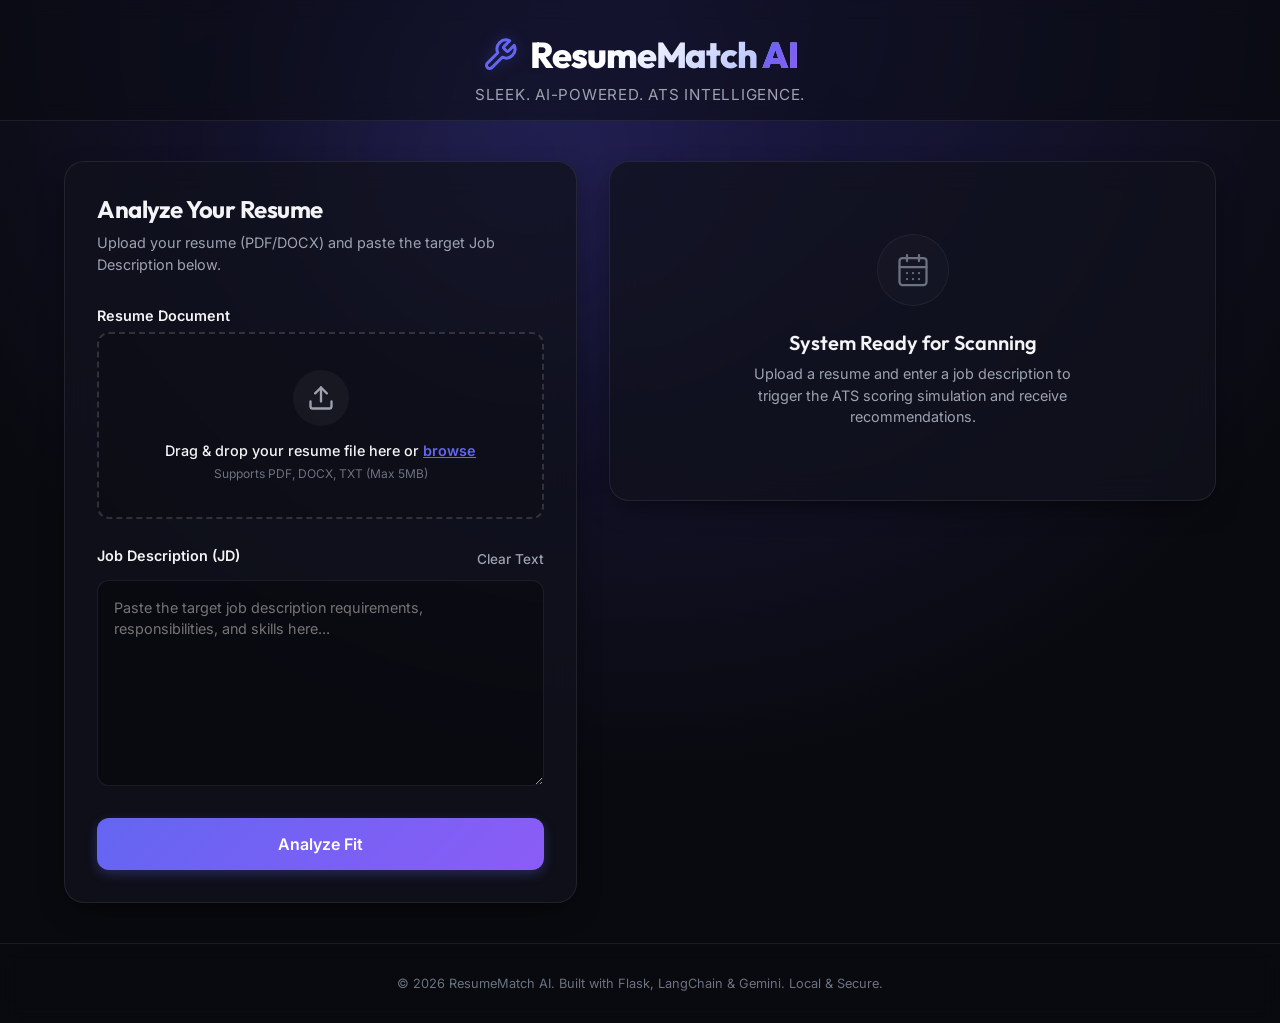
==== static/index.html @ a5c8b831 "Initial commit: Resume ATS Score Checker web app" ====
<!DOCTYPE html>
<html lang="en">
<head>
    <meta charset="UTF-8">
    <meta name="viewport" content="width=device-width, initial-scale=1.0">
    <meta name="description" content="Resume Match AI is a premium ATS score simulator and keyword optimizer. Scan your resume against any job description using Gemini AI.">
    <title>Resume Match AI - Premium ATS Analyzer & Score Simulator</title>
    <!-- Google Fonts: Outfit for titles and Inter for body text -->
    <link rel="preconnect" href="https://fonts.googleapis.com">
    <link rel="preconnect" href="https://fonts.gstatic.com" crossorigin>
    <link href="https://fonts.googleapis.com/css2?family=Inter:wght@300;400;500;600;700&family=Outfit:wght@400;500;600;700;800&display=swap" rel="stylesheet">
    <link rel="stylesheet" href="style.css">
    <link rel="shortcut icon" href="data:image/svg+xml,%3Csvg xmlns='http://www.w3.org/2000/svg' viewBox='0 0 24 24' fill='%236366f1'%3E%3Cpath d='M19 3H5c-1.1 0-2 .9-2 2v14c0 1.1.9 2 2 2h14c1.1 0 2-.9 2-2V5c0-1.1-.9-2-2-2zm-5 14H7v-2h7v2zm3-4H7v-2h10v2zm0-4H7V7h10v2z'/%3E%3C/svg%3E">
</head>
<body>
    <div class="app-background"></div>
    
    <header class="app-header">
        <div class="header-container">
            <div class="logo-area">
                <svg class="logo-icon" xmlns="http://www.w3.org/2000/svg" viewBox="0 0 24 24" fill="none" stroke="currentColor" stroke-width="2" stroke-linecap="round" stroke-linejoin="round">
                    <path d="M14.7 6.3a1 1 0 0 0 0 1.4l1.6 1.6a1 1 0 0 0 1.4 0l3.77-3.77a6 6 0 0 1-7.94 7.94l-6.91 6.91a2.12 2.12 0 0 1-3-3l6.91-6.91a6 6 0 0 1 7.94-7.94l-3.76 3.76z"></path>
                </svg>
                <h1>ResumeMatch <span>AI</span></h1>
            </div>
            <p class="tagline">Sleek. AI-Powered. ATS Intelligence.</p>
        </div>
    </header>

    <main class="app-container">
        <!-- Input section -->
        <section class="control-panel glass-card">
            <h2 class="panel-title">Analyze Your Resume</h2>
            <p class="panel-subtitle">Upload your resume (PDF/DOCX) and paste the target Job Description below.</p>
            
            <form id="ats-form" onsubmit="return false;">


                <!-- Resume File Upload Dropzone -->
                <div class="form-group">
                    <label class="field-label">Resume Document</label>
                    <div id="drop-zone" class="drop-zone">
                        <input type="file" id="resume-file" accept=".pdf,.docx,.txt" class="file-input">
                        <div class="drop-zone-content">
                            <div class="upload-icon-container">
                                <svg class="upload-icon" xmlns="http://www.w3.org/2000/svg" viewBox="0 0 24 24" fill="none" stroke="currentColor" stroke-width="2" stroke-linecap="round" stroke-linejoin="round">
                                    <path d="M21 15v4a2 2 0 0 1-2 2H5a2 2 0 0 1-2-2v-4"></path>
                                    <polyline points="17 8 12 3 7 8"></polyline>
                                    <line x1="12" y1="3" x2="12" y2="15"></line>
                                </svg>
                            </div>
                            <p class="upload-prompt">Drag & drop your resume file here or <span class="browse-link">browse</span></p>
                            <p class="upload-limits">Supports PDF, DOCX, TXT (Max 5MB)</p>
                        </div>
                        <div id="file-details" class="file-details hidden">
                            <svg class="doc-icon" xmlns="http://www.w3.org/2000/svg" viewBox="0 0 24 24" fill="none" stroke="currentColor" stroke-width="2" stroke-linecap="round" stroke-linejoin="round">
                                <path d="M14 2H6a2 2 0 0 0-2 2v16a2 2 0 0 0 2 2h12a2 2 0 0 0 2-2V8z"></path>
                                <polyline points="14 2 14 8 20 8"></polyline>
                                <line x1="16" y1="13" x2="8" y2="13"></line>
                                <line x1="16" y1="17" x2="8" y2="17"></line>
                                <polyline points="10 9 9 9 8 9"></polyline>
                            </svg>
                            <div class="file-info">
                                <span id="file-name" class="file-name">filename.pdf</span>
                                <span id="file-size" class="file-size">124 KB</span>
                            </div>
                            <button type="button" id="remove-file" class="remove-btn" aria-label="Remove uploaded file">
                                <svg xmlns="http://www.w3.org/2000/svg" width="18" height="18" viewBox="0 0 24 24" fill="none" stroke="currentColor" stroke-width="2" stroke-linecap="round" stroke-linejoin="round"><line x1="18" y1="6" x2="6" y2="18"/><line x1="6" y1="6" x2="18" y2="18"/></svg>
                            </button>
                        </div>
                    </div>
                </div>

                <!-- Job Description Input -->
                <div class="form-group">
                    <div class="label-header">
                        <label for="jd-text" class="field-label">Job Description (JD)</label>
                        <button type="button" id="clear-jd" class="btn-text-link">Clear Text</button>
                    </div>
                    <textarea id="jd-text" class="text-input" placeholder="Paste the target job description requirements, responsibilities, and skills here..." rows="8"></textarea>
                </div>

                <!-- Action Button -->
                <button type="button" id="analyze-btn" class="btn-primary">
                    <span class="btn-text">Analyze Fit</span>
                    <span class="btn-loader hidden">
                        <svg class="spinner" viewBox="0 0 50 50">
                            <circle class="path" cx="25" cy="25" r="20" fill="none" stroke-width="5"></circle>
                        </svg>
                        Analyzing...
                    </span>
                </button>
            </form>
        </section>

        <!-- Results section -->
        <section class="results-panel">
            <!-- Empty State -->
            <div id="results-empty" class="results-empty glass-card">
                <div class="empty-icon-container">
                    <svg class="empty-icon" xmlns="http://www.w3.org/2000/svg" viewBox="0 0 24 24" fill="none" stroke="currentColor" stroke-width="1.5" stroke-linecap="round" stroke-linejoin="round">
                        <rect x="3" y="4" width="18" height="18" rx="2" ry="2"></rect>
                        <line x1="16" y1="2" x2="16" y2="6"></line>
                        <line x1="8" y1="2" x2="8" y2="6"></line>
                        <line x1="3" y1="10" x2="21" y2="10"></line>
                        <path d="M8 14h.01"></path>
                        <path d="M12 14h.01"></path>
                        <path d="M16 14h.01"></path>
                        <path d="M8 18h.01"></path>
                        <path d="M12 18h.01"></path>
                        <path d="M16 18h.01"></path>
                    </svg>
                </div>
                <h3>System Ready for Scanning</h3>
                <p>Upload a resume and enter a job description to trigger the ATS scoring simulation and receive recommendations.</p>
            </div>

            <!-- Loading State -->
            <div id="results-loading" class="results-loading glass-card hidden">
                <div class="scanner-container">
                    <div class="scan-bar"></div>
                    <div class="scan-document">
                        <svg xmlns="http://www.w3.org/2000/svg" width="64" height="64" viewBox="0 0 24 24" fill="none" stroke="currentColor" stroke-width="1" stroke-linecap="round" stroke-linejoin="round">
                            <path d="M14 2H6a2 2 0 0 0-2 2v16a2 2 0 0 0 2 2h12a2 2 0 0 0 2-2V8z"></path>
                            <polyline points="14 2 14 8 20 8"></polyline>
                        </svg>
                    </div>
                </div>
                <h3 id="loader-title">Scanning Document</h3>
                <p id="loader-text">Extracting keywords and benchmarking against ATS criteria...</p>
            </div>

            <!-- Error State -->
            <div id="results-error" class="results-error glass-card hidden">
                <div class="error-icon-container">
                    <svg class="error-icon" xmlns="http://www.w3.org/2000/svg" viewBox="0 0 24 24" fill="none" stroke="currentColor" stroke-width="2" stroke-linecap="round" stroke-linejoin="round">
                        <circle cx="12" cy="12" r="10"></circle>
                        <line x1="12" y1="8" x2="12" y2="12"></line>
                        <line x1="12" y1="16" x2="12.01" y2="16"></line>
                    </svg>
                </div>
                <h3>Analysis Failed</h3>
                <p id="error-message">An error occurred while communicating with the AI model. Check your API key and network connection.</p>
                <button type="button" id="retry-btn" class="btn-secondary">Dismiss</button>
            </div>

            <!-- Analysis Output -->
            <div id="results-content" class="results-content hidden">
                <!-- Top Overview Block -->
                <div class="overview-grid">
                    <!-- Gauge Score -->
                    <div class="score-card glass-card">
                        <h3 class="card-title">Overall Match Score</h3>
                        <div class="score-container">
                            <svg class="gauge" viewBox="0 0 100 100">
                                <circle class="gauge-bg" cx="50" cy="50" r="40"></circle>
                                <circle id="gauge-fill" class="gauge-fill" cx="50" cy="50" r="40" stroke-dasharray="251.2" stroke-dashoffset="251.2"></circle>
                            </svg>
                            <div class="score-value">
                                <span id="match-pct">0</span><span class="percent-sign">%</span>
                            </div>
                        </div>
                        <p id="score-label" class="score-label">Calculating...</p>
                    </div>

                    <!-- Breakdown Factors -->
                    <div class="factors-card glass-card">
                        <h3 class="card-title">Simulated ATS Breakdown</h3>
                        <div id="factors-list" class="factors-list">
                            <!-- Populated dynamically -->
                        </div>
                    </div>
                </div>

                <!-- Keyword Matching Blocks -->
                <div class="keywords-grid">
                    <!-- Matching Skills -->
                    <div class="keywords-card glass-card success-card">
                        <div class="card-header">
                            <span class="icon-circle success-icon">
                                <svg xmlns="http://www.w3.org/2000/svg" width="18" height="18" viewBox="0 0 24 24" fill="none" stroke="currentColor" stroke-width="2.5" stroke-linecap="round" stroke-linejoin="round"><polyline points="20 6 9 17 4 12"/></svg>
                            </span>
                            <h3 class="card-title">Matching Skills</h3>
                        </div>
                        <p class="card-description">These keywords were found in both your resume and the job description.</p>
                        <div id="matching-pills" class="pills-container">
                            <!-- Populated dynamically -->
                        </div>
                    </div>

                    <!-- Missing Skills -->
                    <div class="keywords-card glass-card warning-card">
                        <div class="card-header">
                            <span class="icon-circle warning-icon">
                                <svg xmlns="http://www.w3.org/2000/svg" width="18" height="18" viewBox="0 0 24 24" fill="none" stroke="currentColor" stroke-width="2.5" stroke-linecap="round" stroke-linejoin="round"><line x1="12" y1="5" x2="12" y2="19"/><line x1="5" y1="12" x2="19" y2="12"/></svg>
                            </span>
                            <h3 class="card-title">Missing / Weak Skills</h3>
                        </div>
                        <p class="card-description">Important skills in the job description that might be missing or weak in your resume.</p>
                        <div id="missing-pills" class="pills-container">
                            <!-- Populated dynamically -->
                        </div>
                    </div>
                </div>

                <!-- Recommendation Summary -->
                <div class="summary-card glass-card">
                    <h3 class="card-title">AI Recommendation Summary</h3>
                    <p id="recommendation-summary-text" class="summary-text">
                        <!-- Populated dynamically -->
                    </p>
                </div>

                <!-- Actionable Suggestions -->
                <div class="suggestions-card glass-card">
                    <h3 class="card-title">Actionable Improvement Checklist</h3>
                    <p class="card-description">Implement these structural and semantic fixes to optimize your score.</p>
                    <ul id="suggestions-list" class="checklist">
                        <!-- Populated dynamically -->
                    </ul>
                </div>
            </div>
        </section>
    </main>

    <footer class="app-footer">
        <p>&copy; 2026 ResumeMatch AI. Built with Flask, LangChain & Gemini. Local & Secure.</p>
    </footer>

    <script src="js/main.js"></script>
</body>
</html>
---- static/style.css ----
/* Design Tokens & Theme Variables */
:root {
    --bg-dark: #090a0f;
    --bg-gradient: radial-gradient(circle at 50% 0%, #1e1b4b 0%, #090a0f 70%);
    --card-bg: rgba(17, 18, 28, 0.75);
    --card-border: rgba(255, 255, 255, 0.08);
    --card-border-hover: rgba(99, 102, 241, 0.25);
    
    --text-primary: #f3f4f6;
    --text-secondary: #9ca3af;
    --text-muted: #6b7280;
    
    --primary: #6366f1; /* Indigo */
    --primary-gradient: linear-gradient(135deg, #6366f1 0%, #8b5cf6 100%);
    --primary-glow: rgba(99, 102, 241, 0.3);
    --primary-hover: #4f46e5;
    
    --success: #10b981; /* Emerald */
    --success-bg: rgba(16, 185, 129, 0.08);
    --success-border: rgba(16, 185, 129, 0.2);
    
    --warning: #f59e0b; /* Amber */
    --warning-bg: rgba(245, 158, 11, 0.08);
    --warning-border: rgba(245, 158, 11, 0.2);
    
    --error: #f43f5e; /* Rose */
    --error-bg: rgba(244, 63, 94, 0.08);
    --error-border: rgba(244, 63, 94, 0.2);
    
    --font-sans: 'Inter', system-ui, -apple-system, sans-serif;
    --font-display: 'Outfit', system-ui, sans-serif;
    
    --transition-smooth: all 0.3s cubic-bezier(0.4, 0, 0.2, 1);
    --border-radius-sm: 8px;
    --border-radius-md: 12px;
    --border-radius-lg: 20px;
    --shadow-premium: 0 10px 30px -10px rgba(0, 0, 0, 0.7);
}

/* Reset & Base Styles */
* {
    box-sizing: border-box;
    margin: 0;
    padding: 0;
}

body {
    background-color: var(--bg-dark);
    color: var(--text-primary);
    font-family: var(--font-sans);
    min-height: 100vh;
    display: flex;
    flex-direction: column;
    overflow-x: hidden;
    position: relative;
}

/* Glowing background blobs */
.app-background {
    position: fixed;
    top: 0;
    left: 0;
    width: 100vw;
    height: 100vh;
    background: var(--bg-gradient);
    z-index: -2;
}

.app-background::before {
    content: '';
    position: absolute;
    top: -10%;
    left: 20%;
    width: 40vw;
    height: 40vw;
    background: radial-gradient(circle, rgba(99, 102, 241, 0.15) 0%, transparent 70%);
    z-index: -1;
    filter: blur(80px);
    pointer-events: none;
}

/* Header Styles */
.app-header {
    padding: 2rem 1.5rem 1rem 1.5rem;
    text-align: center;
    border-bottom: 1px solid var(--card-border);
    backdrop-filter: blur(10px);
    background-color: rgba(9, 10, 15, 0.5);
}

.header-container {
    max-width: 1200px;
    margin: 0 auto;
}

.logo-area {
    display: flex;
    align-items: center;
    justify-content: center;
    gap: 0.75rem;
    margin-bottom: 0.5rem;
}

.logo-icon {
    width: 2.25rem;
    height: 2.25rem;
    color: var(--primary);
    filter: drop-shadow(0 0 8px var(--primary-glow));
    animation: pulse 3s infinite ease-in-out;
}

.logo-area h1 {
    font-family: var(--font-display);
    font-weight: 800;
    font-size: 2.25rem;
    letter-spacing: -0.03em;
    background: linear-gradient(135deg, #ffffff 30%, #a5b4fc 100%);
    -webkit-background-clip: text;
    -webkit-text-fill-color: transparent;
}

.logo-area h1 span {
    background: var(--primary-gradient);
    -webkit-background-clip: text;
    -webkit-text-fill-color: transparent;
}

.tagline {
    font-size: 0.95rem;
    color: var(--text-secondary);
    font-weight: 400;
    letter-spacing: 0.05em;
    text-transform: uppercase;
}

/* Layout Grid */
.app-container {
    flex: 1;
    max-width: 1200px;
    width: 100%;
    margin: 0 auto;
    padding: 2.5rem 1.5rem;
    display: grid;
    grid-template-columns: 1.1fr 1.3fr;
    gap: 2rem;
    align-items: start;
}

@media (max-width: 900px) {
    .app-container {
        grid-template-columns: 1fr;
    }
}

/* Glassmorphism Card Style */
.glass-card {
    background: var(--card-bg);
    border: 1px solid var(--card-border);
    border-radius: var(--border-radius-lg);
    padding: 2rem;
    backdrop-filter: blur(16px);
    -webkit-backdrop-filter: blur(16px);
    box-shadow: var(--shadow-premium);
    transition: var(--transition-smooth);
}

.glass-card:hover {
    border-color: var(--card-border-hover);
    box-shadow: 0 15px 35px -10px rgba(99, 102, 241, 0.15);
}

/* Headings */
.panel-title {
    font-family: var(--font-display);
    font-size: 1.5rem;
    font-weight: 700;
    margin-bottom: 0.5rem;
    letter-spacing: -0.02em;
}

.panel-subtitle {
    color: var(--text-secondary);
    font-size: 0.9rem;
    margin-bottom: 2rem;
    line-height: 1.5;
}

/* Form Styles */
.form-group {
    margin-bottom: 1.75rem;
}

.field-label {
    display: block;
    font-size: 0.9rem;
    font-weight: 600;
    margin-bottom: 0.5rem;
    color: var(--text-primary);
}

.label-header {
    display: flex;
    justify-content: space-between;
    align-items: center;
    margin-bottom: 0.5rem;
}

/* API Key Section */
.api-key-container {
    background: rgba(255, 255, 255, 0.03);
    border-radius: var(--border-radius-md);
    padding: 0.75rem 1rem;
    margin-bottom: 1.5rem;
    border: 1px solid rgba(255, 255, 255, 0.05);
}

.btn-text-link {
    background: none;
    border: none;
    color: var(--text-secondary);
    font-family: var(--font-sans);
    font-size: 0.85rem;
    font-weight: 500;
    cursor: pointer;
    display: flex;
    align-items: center;
    gap: 0.5rem;
    padding: 0.25rem 0;
    transition: var(--transition-smooth);
}

.btn-text-link:hover {
    color: var(--primary);
}

.api-key-wrapper {
    margin-top: 1rem;
    padding-top: 1rem;
    border-top: 1px solid rgba(255, 255, 255, 0.05);
    transition: var(--transition-smooth);
}

.input-password-wrapper {
    position: relative;
    display: flex;
    align-items: center;
}

.input-password-wrapper input {
    width: 100%;
    padding: 0.75rem 2.5rem 0.75rem 1rem;
    background: rgba(0, 0, 0, 0.3);
    border: 1px solid var(--card-border);
    border-radius: var(--border-radius-sm);
    color: var(--text-primary);
    font-family: var(--font-sans);
    font-size: 0.85rem;
    outline: none;
    transition: var(--transition-smooth);
}

.input-password-wrapper input:focus {
    border-color: var(--primary);
    box-shadow: 0 0 0 2px var(--primary-glow);
}

.input-password-wrapper button {
    position: absolute;
    right: 0.75rem;
    background: none;
    border: none;
    color: var(--text-muted);
    cursor: pointer;
    display: flex;
    align-items: center;
    justify-content: center;
    transition: var(--transition-smooth);
}

.input-password-wrapper button:hover {
    color: var(--text-primary);
}

.field-hint {
    font-size: 0.75rem;
    color: var(--text-muted);
    margin-top: 0.4rem;
}

/* File Upload Drop Zone */
.drop-zone {
    border: 2px dashed rgba(255, 255, 255, 0.15);
    border-radius: var(--border-radius-md);
    padding: 2.25rem 1.5rem;
    text-align: center;
    cursor: pointer;
    position: relative;
    background: rgba(0, 0, 0, 0.15);
    transition: var(--transition-smooth);
}

.drop-zone:hover, .drop-zone.drag-over {
    border-color: var(--primary);
    background: rgba(99, 102, 241, 0.04);
}

.file-input {
    position: absolute;
    top: 0;
    left: 0;
    width: 100%;
    height: 100%;
    opacity: 0;
    cursor: pointer;
}

.upload-icon-container {
    width: 3.5rem;
    height: 3.5rem;
    background: rgba(255, 255, 255, 0.04);
    border-radius: 50%;
    display: flex;
    align-items: center;
    justify-content: center;
    margin: 0 auto 1rem auto;
    color: var(--text-secondary);
    transition: var(--transition-smooth);
}

.drop-zone:hover .upload-icon-container {
    color: var(--primary);
    background: rgba(99, 102, 241, 0.1);
    transform: translateY(-2px);
}

.upload-icon {
    width: 1.75rem;
    height: 1.75rem;
}

.upload-prompt {
    font-size: 0.9rem;
    font-weight: 500;
    margin-bottom: 0.4rem;
    color: var(--text-primary);
}

.browse-link {
    color: var(--primary);
    text-decoration: underline;
    font-weight: 600;
}

.upload-limits {
    font-size: 0.75rem;
    color: var(--text-muted);
}

/* File Details (Selected State) */
.file-details {
    display: flex;
    align-items: center;
    gap: 1rem;
    background: rgba(255, 255, 255, 0.03);
    border: 1px solid var(--card-border);
    padding: 0.75rem 1rem;
    border-radius: var(--border-radius-sm);
    text-align: left;
    position: relative;
    z-index: 10;
}

.doc-icon {
    width: 2rem;
    height: 2rem;
    color: var(--primary);
}

.file-info {
    display: flex;
    flex-direction: column;
    flex: 1;
    overflow: hidden;
}

.file-name {
    font-size: 0.85rem;
    font-weight: 600;
    color: var(--text-primary);
    white-space: nowrap;
    text-overflow: ellipsis;
    overflow: hidden;
}

.file-size {
    font-size: 0.75rem;
    color: var(--text-secondary);
}

.remove-btn {
    background: none;
    border: none;
    color: var(--text-muted);
    cursor: pointer;
    padding: 0.25rem;
    border-radius: 50%;
    display: flex;
    align-items: center;
    justify-content: center;
    transition: var(--transition-smooth);
}

.remove-btn:hover {
    color: var(--error);
    background: rgba(244, 63, 94, 0.1);
}

/* Textarea Input */
.text-input {
    width: 100%;
    background: rgba(0, 0, 0, 0.3);
    border: 1px solid var(--card-border);
    border-radius: var(--border-radius-md);
    color: var(--text-primary);
    font-family: var(--font-sans);
    font-size: 0.9rem;
    line-height: 1.5;
    padding: 1rem;
    outline: none;
    resize: vertical;
    transition: var(--transition-smooth);
}

.text-input:focus {
    border-color: var(--primary);
    box-shadow: 0 0 0 2px var(--primary-glow);
}

/* Primary Button */
.btn-primary {
    width: 100%;
    background: var(--primary-gradient);
    border: none;
    border-radius: var(--border-radius-md);
    color: white;
    font-family: var(--font-sans);
    font-size: 1rem;
    font-weight: 600;
    padding: 1rem;
    cursor: pointer;
    box-shadow: 0 4px 12px var(--primary-glow);
    display: flex;
    align-items: center;
    justify-content: center;
    gap: 0.5rem;
    transition: var(--transition-smooth);
}

.btn-primary:hover {
    transform: translateY(-1px);
    box-shadow: 0 6px 20px rgba(99, 102, 241, 0.4);
    filter: brightness(1.05);
}

.btn-primary:active {
    transform: translateY(1px);
}

.btn-primary:disabled {
    background: var(--text-muted);
    box-shadow: none;
    cursor: not-allowed;
    transform: none;
}

.btn-loader {
    display: flex;
    align-items: center;
    gap: 0.5rem;
}

/* Spinner */
.spinner {
    animation: rotate 2s linear infinite;
    width: 1.25rem;
    height: 1.25rem;
}

.spinner .path {
    stroke: currentColor;
    stroke-linecap: round;
    animation: dash 1.5s ease-in-out infinite;
}

/* Secondary Button */
.btn-secondary {
    background: rgba(255, 255, 255, 0.05);
    border: 1px solid var(--card-border);
    color: var(--text-primary);
    font-family: var(--font-sans);
    font-size: 0.85rem;
    font-weight: 600;
    padding: 0.6rem 1.2rem;
    border-radius: var(--border-radius-sm);
    cursor: pointer;
    transition: var(--transition-smooth);
}

.btn-secondary:hover {
    background: rgba(255, 255, 255, 0.1);
    border-color: rgba(255, 255, 255, 0.2);
}

/* Results Area */
.results-panel {
    display: flex;
    flex-direction: column;
    gap: 1.5rem;
}

/* Empty State Styling */
.results-empty {
    text-align: center;
    padding: 4.5rem 2rem;
}

.empty-icon-container {
    width: 4.5rem;
    height: 4.5rem;
    border-radius: 50%;
    background: rgba(255, 255, 255, 0.02);
    border: 1px solid rgba(255, 255, 255, 0.05);
    display: flex;
    align-items: center;
    justify-content: center;
    color: var(--text-muted);
    margin: 0 auto 1.5rem auto;
}

.empty-icon {
    width: 2.25rem;
    height: 2.25rem;
}

.results-empty h3 {
    font-family: var(--font-display);
    font-size: 1.25rem;
    font-weight: 600;
    margin-bottom: 0.5rem;
}

.results-empty p {
    color: var(--text-secondary);
    font-size: 0.9rem;
    max-width: 320px;
    margin: 0 auto;
    line-height: 1.5;
}

/* Loading State & Scan Animation */
.results-loading {
    text-align: center;
    padding: 4rem 2rem;
}

.scanner-container {
    position: relative;
    width: 6rem;
    height: 6rem;
    margin: 0 auto 1.5rem auto;
    background: rgba(255, 255, 255, 0.02);
    border-radius: var(--border-radius-md);
    border: 1px solid rgba(255, 255, 255, 0.05);
    display: flex;
    align-items: center;
    justify-content: center;
    overflow: hidden;
    color: var(--text-secondary);
}

.scan-document {
    opacity: 0.6;
}

.scan-bar {
    position: absolute;
    width: 100%;
    height: 3px;
    background: linear-gradient(90deg, transparent, var(--primary), transparent);
    box-shadow: 0 0 10px var(--primary);
    top: 0;
    animation: scan 2s infinite ease-in-out;
}

.results-loading h3 {
    font-family: var(--font-display);
    font-size: 1.2rem;
    margin-bottom: 0.5rem;
}

.results-loading p {
    color: var(--text-secondary);
    font-size: 0.85rem;
}

/* Error State */
.results-error {
    text-align: center;
    padding: 3rem 2rem;
    border-color: var(--error-border);
    background: linear-gradient(180deg, var(--error-bg), rgba(17,18,28,0.75));
}

.error-icon-container {
    width: 3.5rem;
    height: 3.5rem;
    border-radius: 50%;
    background: rgba(244, 63, 94, 0.1);
    color: var(--error);
    display: flex;
    align-items: center;
    justify-content: center;
    margin: 0 auto 1.25rem auto;
}

.error-icon {
    width: 1.75rem;
    height: 1.75rem;
}

.results-error h3 {
    font-family: var(--font-display);
    font-size: 1.25rem;
    font-weight: 600;
    margin-bottom: 0.5rem;
}

.results-error p {
    color: var(--text-secondary);
    font-size: 0.85rem;
    line-height: 1.5;
    margin-bottom: 1.5rem;
}

/* Results Content Output */
.results-content {
    display: flex;
    flex-direction: column;
    gap: 1.5rem;
    animation: fadeIn 0.5s ease-out;
}

.card-title {
    font-family: var(--font-display);
    font-size: 1.15rem;
    font-weight: 600;
    margin-bottom: 1rem;
    display: flex;
    align-items: center;
    gap: 0.5rem;
}

.card-description {
    color: var(--text-secondary);
    font-size: 0.8rem;
    margin-bottom: 1rem;
}

/* Score Overview Grid */
.overview-grid {
    display: grid;
    grid-template-columns: 1fr 1.3fr;
    gap: 1.5rem;
}

@media (max-width: 550px) {
    .overview-grid {
        grid-template-columns: 1fr;
    }
}

.score-card {
    display: flex;
    flex-direction: column;
    align-items: center;
    justify-content: center;
    text-align: center;
}

.score-container {
    position: relative;
    width: 120px;
    height: 120px;
    margin: 0.5rem 0 1rem 0;
}

.gauge {
    width: 100%;
    height: 100%;
    transform: rotate(-90deg);
}

.gauge-bg {
    fill: none;
    stroke: rgba(255, 255, 255, 0.03);
    stroke-width: 8;
}

.gauge-fill {
    fill: none;
    stroke: var(--primary);
    stroke-width: 8;
    stroke-linecap: round;
    transition: stroke-dashoffset 1.5s cubic-bezier(0.1, 0.8, 0.2, 1);
}

.score-value {
    position: absolute;
    top: 50%;
    left: 50%;
    transform: translate(-50%, -50%);
    display: flex;
    align-items: baseline;
    justify-content: center;
}

#match-pct {
    font-family: var(--font-display);
    font-size: 2.25rem;
    font-weight: 800;
    color: white;
}

.percent-sign {
    font-size: 1.1rem;
    font-weight: 600;
    color: var(--text-secondary);
    margin-left: 1px;
}

.score-label {
    font-size: 0.85rem;
    font-weight: 600;
    color: var(--text-secondary);
    letter-spacing: 0.05em;
    text-transform: uppercase;
}

/* Breakdown Progress Bars */
.factors-list {
    display: flex;
    flex-direction: column;
    gap: 1rem;
}

.factor-item {
    display: flex;
    flex-direction: column;
    gap: 0.4rem;
}

.factor-info {
    display: flex;
    justify-content: space-between;
    font-size: 0.8rem;
    font-weight: 500;
}

.factor-name {
    color: var(--text-secondary);
}

.factor-value {
    color: white;
    font-weight: 600;
}

.progress-bar-bg {
    height: 6px;
    background: rgba(255, 255, 255, 0.04);
    border-radius: 3px;
    overflow: hidden;
}

.progress-bar-fill {
    height: 100%;
    width: 0;
    background: var(--primary-gradient);
    border-radius: 3px;
    transition: width 1.2s cubic-bezier(0.1, 0.8, 0.2, 1);
}

/* Keywords Flex Badges */
.keywords-grid {
    display: grid;
    grid-template-columns: 1fr 1fr;
    gap: 1.5rem;
}

@media (max-width: 550px) {
    .keywords-grid {
        grid-template-columns: 1fr;
    }
}

.card-header {
    display: flex;
    align-items: center;
    gap: 0.75rem;
    margin-bottom: 0.25rem;
}

.card-header .card-title {
    margin-bottom: 0;
}

.icon-circle {
    width: 1.75rem;
    height: 1.75rem;
    border-radius: 50%;
    display: flex;
    align-items: center;
    justify-content: center;
}

.success-icon {
    background: rgba(16, 185, 129, 0.1);
    color: var(--success);
}

.warning-icon {
    background: rgba(245, 158, 11, 0.1);
    color: var(--warning);
}

.success-card {
    border-color: var(--success-border);
}

.warning-card {
    border-color: var(--warning-border);
}

.pills-container {
    display: flex;
    flex-wrap: wrap;
    gap: 0.5rem;
    max-height: 160px;
    overflow-y: auto;
    padding-right: 0.25rem;
}

.pill {
    font-size: 0.75rem;
    font-weight: 500;
    padding: 0.35rem 0.75rem;
    border-radius: 50px;
    display: inline-block;
    transition: var(--transition-smooth);
}

.success-card .pill {
    background: var(--success-bg);
    color: var(--success);
    border: 1px solid var(--success-border);
}

.success-card .pill:hover {
    background: rgba(16, 185, 129, 0.18);
    transform: scale(1.05);
}

.warning-card .pill {
    background: var(--warning-bg);
    color: var(--warning);
    border: 1px solid var(--warning-border);
}

.warning-card .pill:hover {
    background: rgba(245, 158, 11, 0.18);
    transform: scale(1.05);
}

/* Recommendation Summary block */
.summary-text {
    font-size: 0.9rem;
    line-height: 1.6;
    color: var(--text-secondary);
}

/* Improvement Checklist */
.checklist {
    list-style: none;
    display: flex;
    flex-direction: column;
    gap: 0.8rem;
}

.checklist-item {
    display: flex;
    align-items: flex-start;
    gap: 0.75rem;
    font-size: 0.85rem;
    line-height: 1.5;
    color: var(--text-secondary);
}

.checkbox-bullet {
    min-width: 1.1rem;
    height: 1.1rem;
    border-radius: 4px;
    background: rgba(99, 102, 241, 0.08);
    border: 1px solid var(--primary-glow);
    display: flex;
    align-items: center;
    justify-content: center;
    color: var(--primary);
    margin-top: 2px;
}

.checkbox-bullet svg {
    width: 0.75rem;
    height: 0.75rem;
    stroke-width: 3;
}

/* Footer Styling */
.app-footer {
    padding: 2rem 1.5rem;
    text-align: center;
    border-top: 1px solid var(--card-border);
    color: var(--text-muted);
    font-size: 0.8rem;
    background: rgba(9, 10, 15, 0.8);
    backdrop-filter: blur(10px);
}

/* Keyframes Animations */
@keyframes rotate {
    100% { transform: rotate(360deg); }
}

@keyframes dash {
    0% {
        stroke-dasharray: 1, 150;
        stroke-dashoffset: 0;
    }
    50% {
        stroke-dasharray: 90, 150;
        stroke-dashoffset: -35;
    }
    100% {
        stroke-dasharray: 90, 150;
        stroke-dashoffset: -124;
    }
}

@keyframes pulse {
    0% { transform: scale(1); filter: drop-shadow(0 0 4px var(--primary-glow)); }
    50% { transform: scale(1.05); filter: drop-shadow(0 0 12px rgba(99, 102, 241, 0.5)); }
    100% { transform: scale(1); filter: drop-shadow(0 0 4px var(--primary-glow)); }
}

@keyframes scan {
    0% { top: 0%; }
    50% { top: 100%; }
    100% { top: 0%; }
}

@keyframes fadeIn {
    from { opacity: 0; transform: translateY(10px); }
    to { opacity: 1; transform: translateY(0); }
}

/* Hide scrollbars for pills container */
.pills-container::-webkit-scrollbar {
    width: 4px;
}

.pills-container::-webkit-scrollbar-track {
    background: transparent;
}

.pills-container::-webkit-scrollbar-thumb {
    background: rgba(255, 255, 255, 0.1);
    border-radius: 2px;
}

.pills-container::-webkit-scrollbar-thumb:hover {
    background: rgba(255, 255, 255, 0.25);
}

/* Hidden Utility class */
.hidden {
    display: none !important;
}
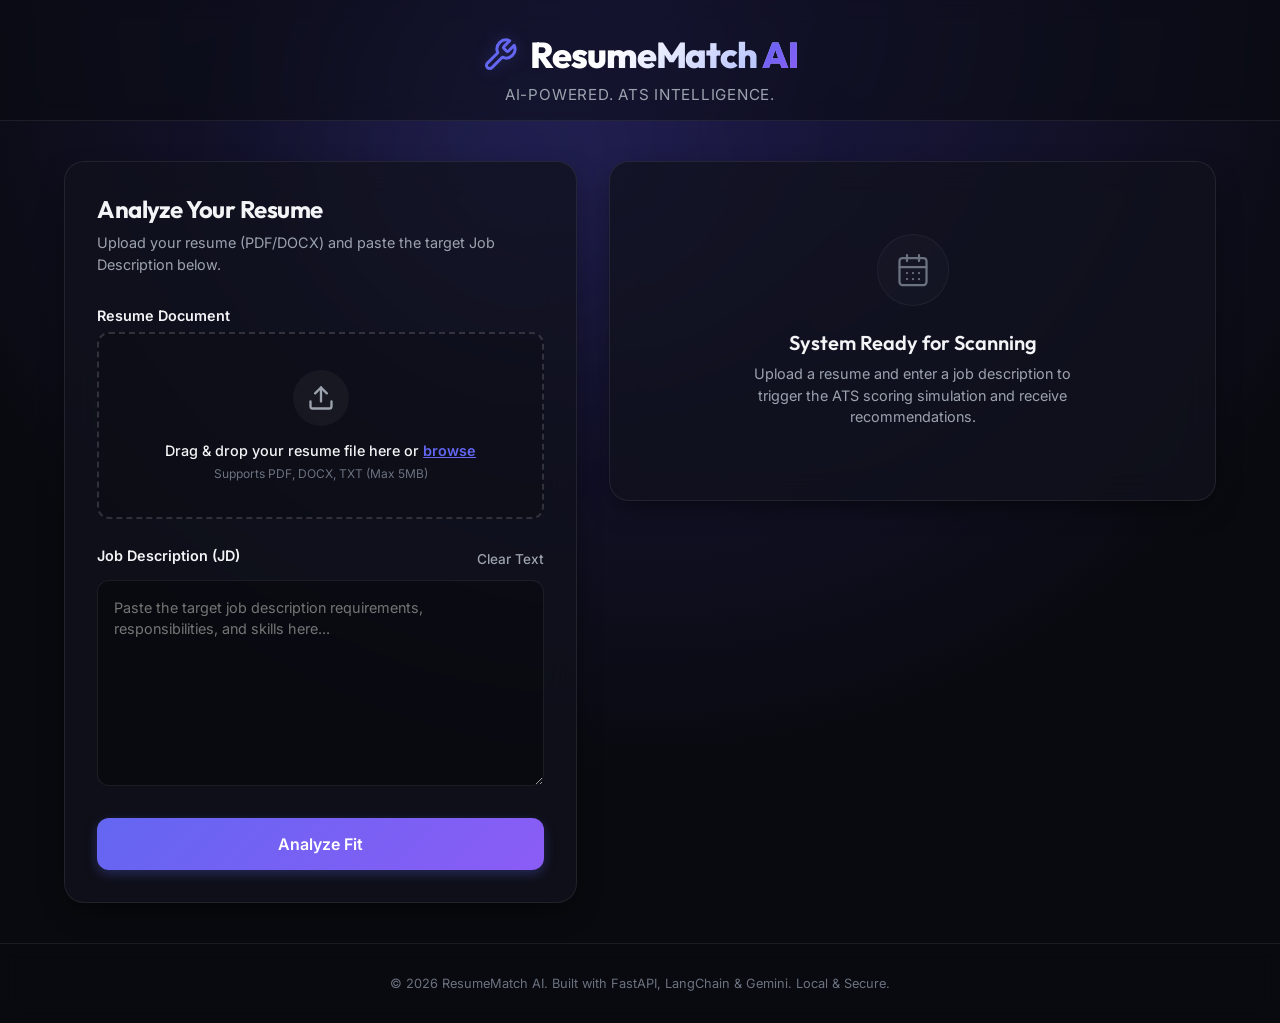
==== commit 489b9f3b: "Update frontend with dynamic port fallback, rename Match Score to ATS SCORE, and clean up files" ====
--- a/static/index.html
+++ b/static/index.html
@@ -23,7 +23,7 @@
                 </svg>
                 <h1>ResumeMatch <span>AI</span></h1>
             </div>
-            <p class="tagline">Sleek. AI-Powered. ATS Intelligence.</p>
+            <p class="tagline"> AI-Powered. ATS Intelligence.</p>
         </div>
     </header>
 
@@ -150,7 +150,7 @@
                 <div class="overview-grid">
                     <!-- Gauge Score -->
                     <div class="score-card glass-card">
-                        <h3 class="card-title">Overall Match Score</h3>
+                        <h3 class="card-title">ATS SCORE</h3>
                         <div class="score-container">
                             <svg class="gauge" viewBox="0 0 100 100">
                                 <circle class="gauge-bg" cx="50" cy="50" r="40"></circle>
@@ -224,7 +224,7 @@
     </main>
 
     <footer class="app-footer">
-        <p>&copy; 2026 ResumeMatch AI. Built with Flask, LangChain & Gemini. Local & Secure.</p>
+        <p>&copy; 2026 ResumeMatch AI. Built with FastAPI, LangChain & Gemini. Local & Secure.</p>
     </footer>
 
     <script src="js/main.js"></script>
